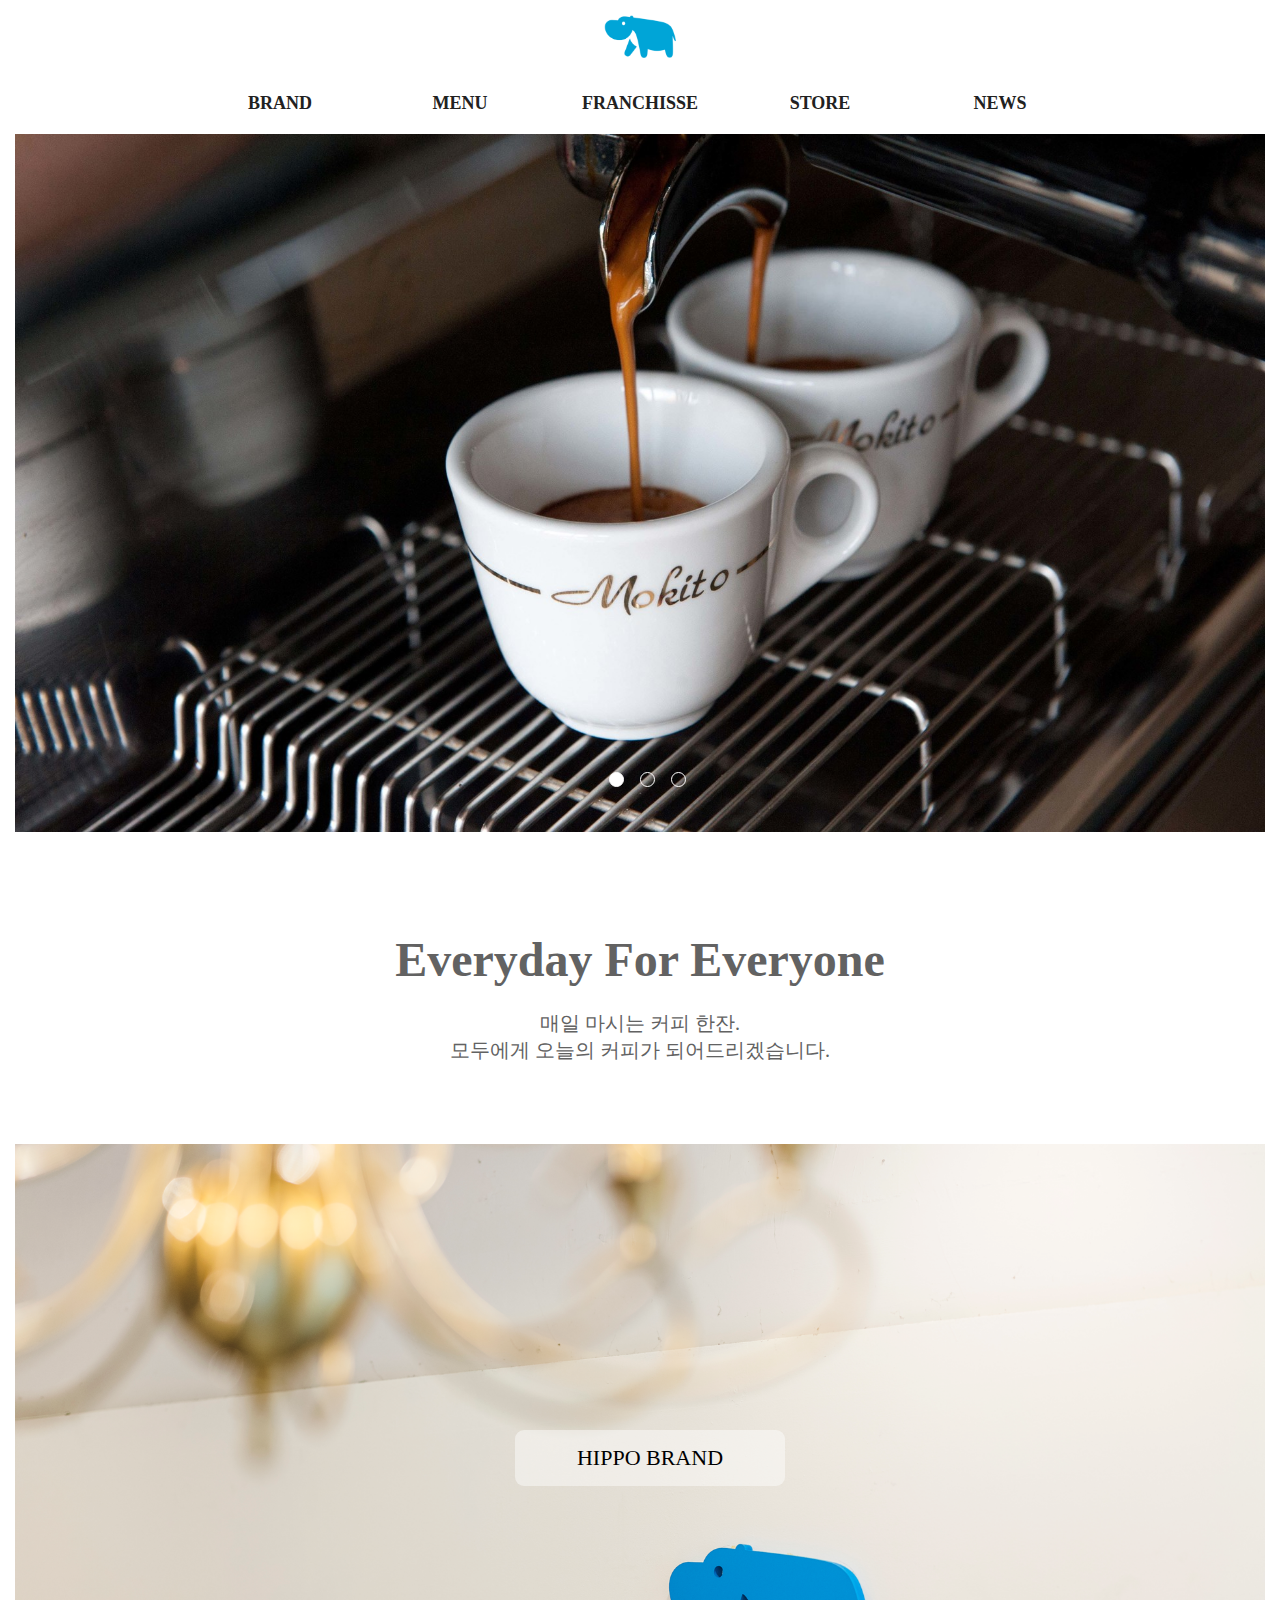
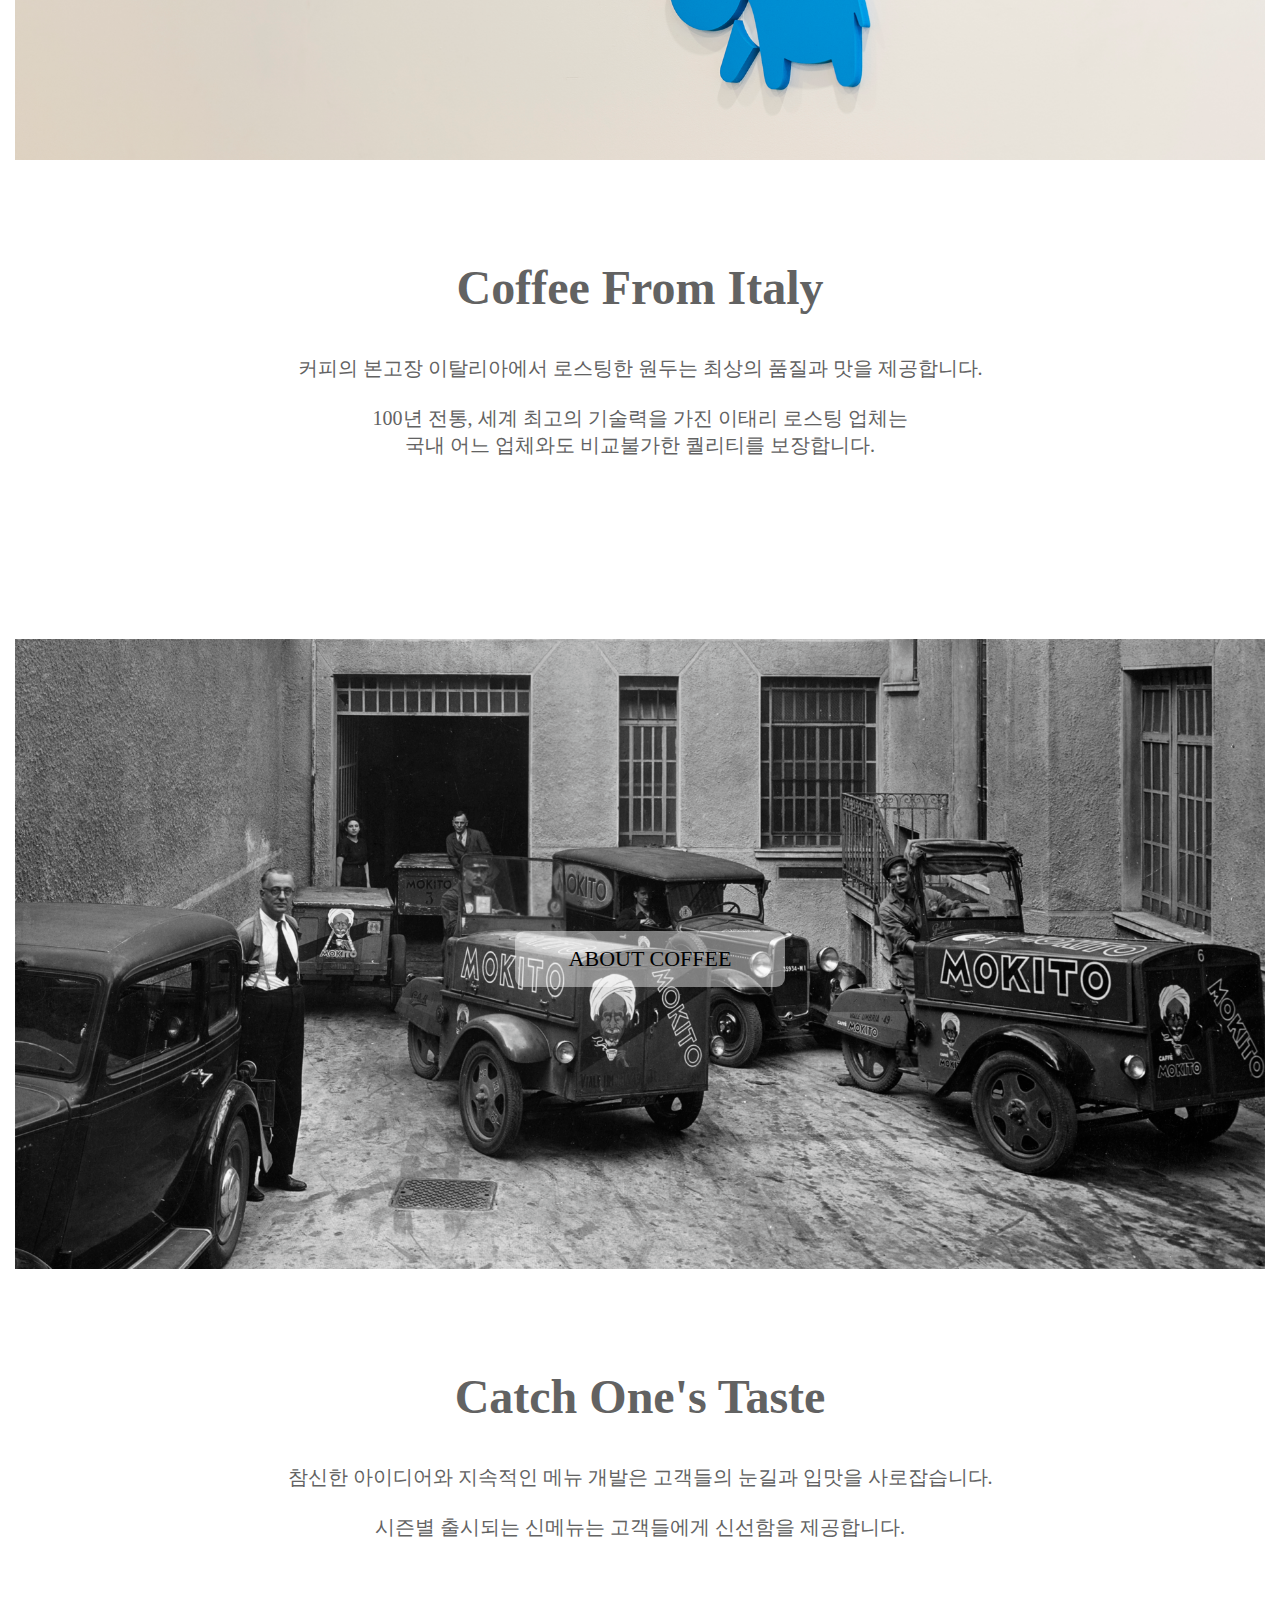
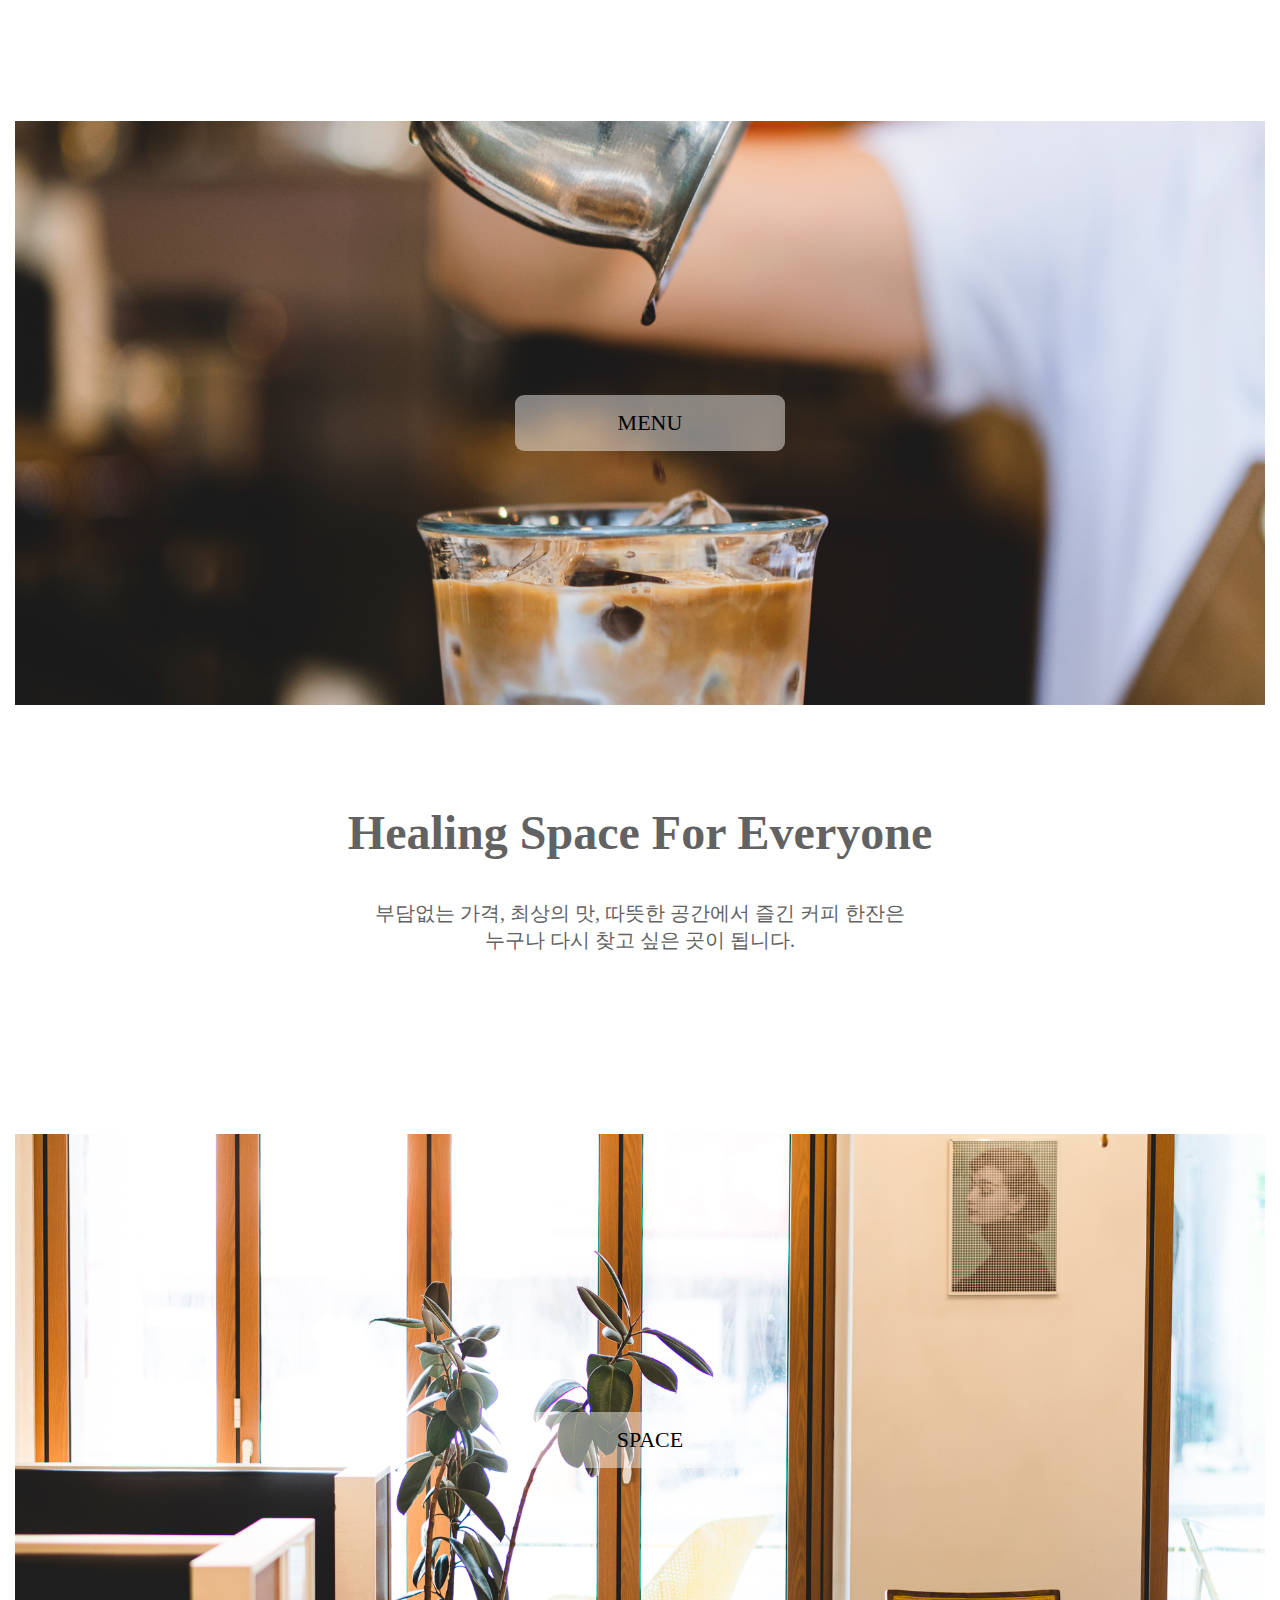
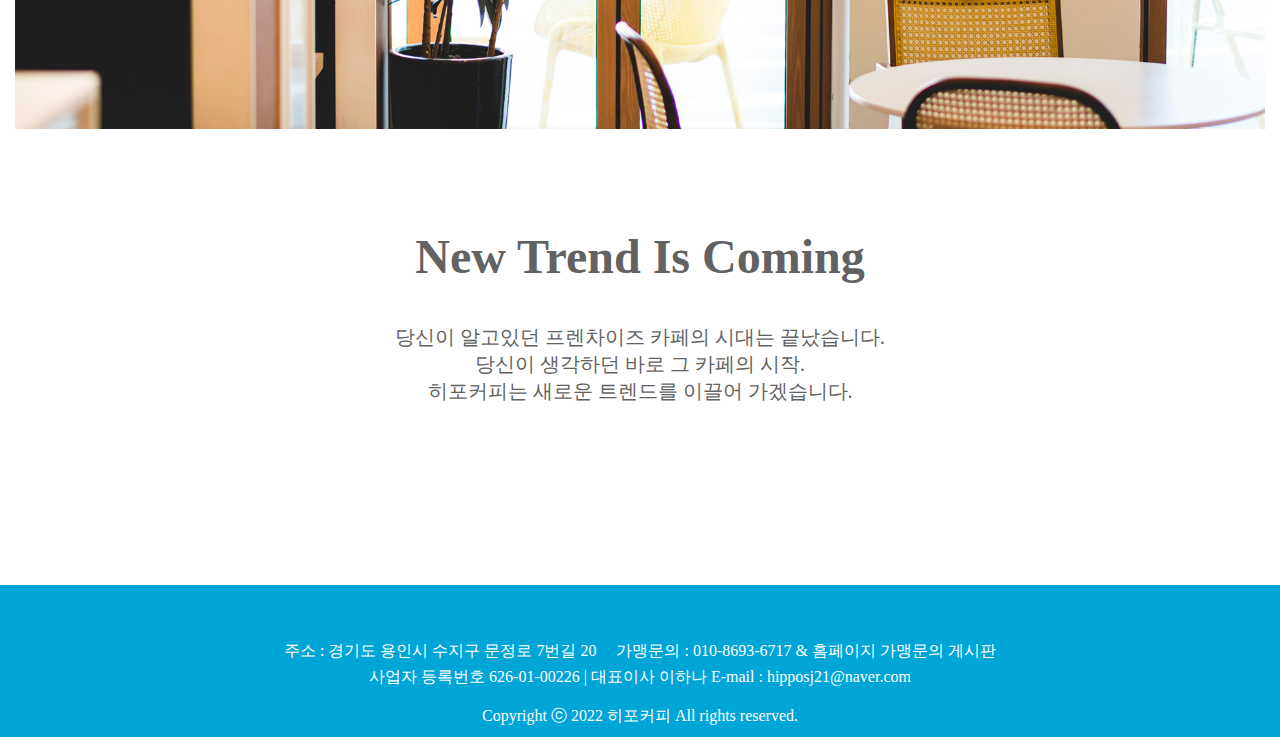
==== index.html @ d56f688e "upload" ====
<!DOCTYPE html>
<html lang="en">
<head>
    <meta charset="UTF-8">
    <meta http-equiv="X-UA-Compatible" content="IE=edge">
    <meta name="viewport" content="width=device-width, initial-scale=1.0">

    <meta property="og:url"                content="https://imu357.github.io/clone/" />
    <meta property="og:type"               content="website" />
    <meta property="og:title"              content="HIPPOCOFFEE" />
    <meta property="og:description"        content="INDEX" />
    <meta property="og:image"              content="./img/HOME/4bafadffea6f4.png" />

    <meta property="twitter:url"                content="https://imu357.github.io/clone/" />
    <meta property="twitter:card"               content="summary" />
    <meta property="twitter:site"               content="히포커피" />
    <meta property="twitter:title"              content="HIPPOCOFFEE" />
    <meta property="twitter:description"        content="INDEX" />
    <meta property="twitter:image"              content="./img/HOME/4bafadffea6f4.png" />

    <title>Document</title>

    <link rel="icon" type="image/png" href="./img/favicon-32x32.png" sizes="32x32" />
    <link rel="icon" type="image/png" href="./img/favicon-16x16.png" sizes="16x16" />
    <link href="./css/index.css" rel="stylesheet">
    <script defer src="./js/index.js"></script>
</head>
<body>

    <div class="hide">
        <a href="#" class="bi bi-x-lg">EXIT</a>
        <div class="search">
            <input type="text" name="search" placeholder="검색">
            <a href="#" class="bi bi-search">SEARCH</a>
        </div>
    </div>

    <div class="side">
        <a href="#" class="bi bi-x-lg">EXIT</a>
        <div class="subside">
            <div>
                <a href="#">로그인이 필요합니다.</a>
                <a href="#">로그인</a>
            </div>
            <ul>
                <li>
                    <p>
                        <a href="#">BRAND</a>
                        <a href="#" class="bi bi-chevron-down">unfold</a>
                    </p>
                    <div>
                        <a href="./sub1.html">ABOUT US</a>
                        <a href="./sub2.html">MOKITO</a>
                    </div>
                </li>
                <li>
                    <p>
                        <a href="#">MENU</a>
                        <a href="#" class="bi bi-chevron-down">unfold</a>
                    </p>
                    <div>
                        <a href="#">SIGNATURE</a>
                        <a href="#">SEASON</a>
                        <a href="#">COFFEE</a>
                        <a href="#">BEVERAGE</a>
                        <a href="#">DESSERT</a>
                    </div>
                </li>
                <li>
                    <p>
                        <a href="#">FRANCHISSE</a>
                        <a href="#" class="bi bi-chevron-down">unfold</a>
                    </p>
                    <div>
                        <a href="#">가맹절차</a>
                        <a href="#">가맹설계비용</a>
                        <a href="#">인테리어</a>
                        <a href="#">가맹문의</a>
                    </div>
                </li>
                <li>
                    <p>
                        <a href="#">STORE</a>
                        <a href="#" class="bi bi-chevron-down">unfold</a>
                    </p>
                    <div>
                        <a href="#">매장찾기</a>
                    </div>
                </li>
                <li>
                    <p>
                        <a href="#">NEWS</a>
                        <a href="#" class="bi bi-chevron-down">unfold</a>
                    </p>
                    <div>
                        <a href="#">NEWS</a>
                        <a href="#">고객의소리</a>
                        <a href="#">공지사항</a>
                    </div>
                </li>
            </ul>
        </div>
    </div>

    <div class="logimg">
        <article class="login">
            <h2>로그인</h2>
            <a href="#" class="bi bi-x-lg">EXIT</a>
            <form>
                <div class="write">
                    <input type="text" name="email" placeholder="이메일">
                    <input type="text" name="pw" placeholder="비밀번호">
                </div>
                <p>
                    <input type="checkbox" id="checkbox" checked>
                    <label for="checkbox">로그인상태유지</label>
                </p>
                <button class="btn">로그인</button>
                <p>
                    <a href="#">회원가입</a>
                    <a href="#">아이디·비밀번호 찾기</a>
                </p>
            </form>
        </article>
    </div>

    <div class="agreeimg">
        <article class="agree">
            <h2>약관동의</h2>
            <a href="#" class="bi bi-x-lg">EXIT</a>
            <div class="detail">
                <p>
                    <input type="checkbox" id="check1" name="all">
                    <label for="check1">이용약관, 개인정보 수집 및 이용에 모두 동
     의합니다.</label>
                </p>
                <p>
                    <input type="checkbox" id="check2" name="first">
                    <label for="check2">이용약관 동의 <em>(필수)</em></label>
                    <div>
                        제1조 목적

본 이용약관은 “사이트명”(이하 "사이트")의 서비스의 이용조건과 운영에 관한 제반 사항 규정을 목적으로 합니다.
                    </div>
                </p>
                <p>
                    <input type="checkbox" id="check3" name="second">
                    <label for="check3">개인정보 수집 및 이용 동의 <em>(필수)</em></label>
                    <div>
                        1. 개인정보 수집목적 및 이용목적

(1) 홈페이지 회원 가입 및 관리
회원 가입 의사 확인, 회원제 서비스 제공에 따른 본인 식별․인증, 회원자격 유지․관리, 
                    </div>
                </p>
            </div>
            <div class="choose">
                <a href="#">취소</a>
                <a href="#">가입하기</a>
            </div>
        </article>
    </div>

    <div class="joinimg">
        <article class="join">
            <h2>회원가입</h2>
            <a href="#" class="bi bi-x-lg">EXIT</a>
            <div>
                <p><img src="./img/HOME/default_profile.png"></img></p>
                <span class="material-icons-outlined">photo_camera</span>
            </div>
            <form>
                <input type="text" placeholder="이메일">
                <input type="text" placeholder="비밀번호">
                <input type="text" placeholder="비밀번호 확인">
                <p>이름<span class="bi bi-dot">dot</span></p>
                <input type="text" placeholder="이름을(를) 입력하세요">
            </form>
            <button>가입하기</button>
        </article>
    </div>

    <div class="findimg">
        <article class="idfind">
            <h2 class="active">아이디 찾기</h2>
            <h2>비밀번호 찾기</h2>
            <a href="#" class="bi bi-x-lg">EXIT</a>
            
            <div class="findtwo">
                <div class="selecttwo">
                    <div class="active">
                        <button>아이디 찾기</button>
                        <button>비밀번호 찾기</button>
                    </div>
                    <div>
                        <button>아이디 찾기</button>
                        <button>비밀번호 찾기</button>
                    </div>
                </div>

                <div class="con">
                    <div class="active">
                        <input type="text" placeholder="이메일 또는 아이디">
                        <button>아이디 찾기</button>
                    </div>
                    <div>
                        <input type="text" placeholder="가입한 아이디">
                        <button>비밀번호 찾기</button>
                    </div>
                </div>
            </div>
        </article>

    </div>



    <header>
        <div class="top">
            <a href="#" class="menu">
                <span></span>
                <span></span>
                <span></span>
            </a>
            <a href="./index.html"><img src="./img/HOME/4bafadffea6f4.png" alt="HOME"></a>
            <a href="#" class="bi bi-search">SEARCH</a>
        </div>
        
        <div class="top1">
            <ul class="topSub1">
                <li><a href="./sub1.html">BRAND</a></li>
                <li><a href="#">MENU</a></li>
                <li><a href="#">FRANCHISSE</a></li>
                <li><a href="#">STORE</a></li>
                <li><a href="#">NEWS</a></li>
            </ul>
        </div>

        <div class="topSub2">
            <ul>
                <li>
                    <a href="./sub1.html">ABOUT US</a>
                    <a href="./sub2.html">MOKITO</a>
                </li>
                <li>
                    <a href="#">SIGNATURE</a>
                    <a href="#">SEASON</a>
                    <a href="#">COFFEE</a>
                    <a href="#">BEVERAGE</a>
                    <a href="#">DESSERT</a>
                </li>
                <li>
                    <a href="#">가맹절차</a>
                    <a href="#">가맹설계비용</a>
                    <a href="#">인테리어</a>
                    <a href="#">가맹문의</a>
                </li>
                <li>
                    <a href="#">매장찾기</a>
                </li>
                <li>
                    <a href="#">NEWS</a>
                    <a href="#">고객의소리</a>
                    <a href="#">공지사항</a>
                </li>
            </ul>
        </div>
        
    </header>
    

    <nav class="top2">
        <a href="./sub1.html">BRAND</a>
        <a href="#">MENU</a>
        <a href="#">FRANCHISSE</a>
        <a href="#">STORE</a>
        <a href="#">NEWS</a>
    </nav>
    
    
    <main>
        <div class="imgs">
            <div class="imgAuto">
                <figure><img src="./img/HOME/b0c630c11cfd1.jpg" alt=""></figure>
                <figure><img src="./img/HOME/7255ecada5650.png" alt=""></figure>
                <figure><img src="./img/HOME/2d76ac8cd7eb9.png" alt=""></figure>
            </div>
            <aside class="btn">
                <button class="active"></button>
                <button></button>
                <button></button>
            </aside>
        </div>

        <div>
            <b>Everyday For Everyone</b>
            <p>
                매일 마시는 커피 한잔.
                모두에게 오늘의 커피가 되어드리겠습니다.
            </p>
        </div>

        <ul>
            <li class="ex">
                <p>
                    <img src="./img/HOME/3d58ad93c874f.png" alt="그림01">
                    <span>HIPPO BRAND</span>
                </p>
                <b>Coffee From Italy</b>
                <div class="ex1">
                    <p>
                        커피의 본고장 이탈리아에서 로스팅한 원두는 <br>최상의 품질과 맛을 제공합니다.<br>
                        <br>
                        100년 전통, 세계 최고의 기술력을 가진 이태리 로스팅 업체는<br>
                        국내 어느 업체와도 비교불가한 퀄리티를 <br>보장합니다.
                    </p>
                </div>
            </li>
            <li class="ex">
                <p>
                    <img src="./img/HOME/9f339c7f269b8.png" alt="그림02">
                    <span>ABOUT COFFEE</span>
                </p>
                <b>Catch One's Taste</b>
                <div class="ex2">
                    <p>
                        참신한 아이디어와 지속적인 메뉴 개발은 고객들의 <br>눈길과 입맛을 사로잡습니다.<br>
                        <br>
                        시즌별 출시되는 신메뉴는 고객들에게 <br>신선함을 제공합니다.
                    </p>
                </div>
            </li>
            <li class="ex">
                <p>
                <img src="./img/HOME/82c42a6b78057.png" alt="그림03">
                <span>MENU</span>
                </p>
                <b>Healing Space For Everyone</b>
                <div class="ex3">
                    <p>
                        부담없는 가격, 최상의 맛, 따뜻한 공간에서 <br>즐긴 커피 한잔은<br>
                        누구나 다시 찾고 싶은 곳이 됩니다.
                    </p>
                </div>
            </li>
            <li class="ex">
                <p>
                    <img src="./img/HOME/906bc468252f4.png" alt="그림04">
                    <span>SPACE</span>
                </p>
                <b>New Trend Is Coming</b>
                <div class="ex4">
                    <p>
                        당신이 알고있던 프렌차이즈 카페의 시대는 끝났습니다.<br>
                        당신이 생각하던 바로 그 카페의 시작.<br>
                        히포커피는 새로운 트렌드를 이끌어 가겠습니다.
                    </p>
                </div>
            </li>
        </ul>
    </main>


    <footer>
        <p>주소 : 경기도 용인시 수지구 문정로 7번길 20     가맹문의 : 010-8693-6717 & 홈페이지 가맹문의 게시판</p>
        <p>
            사업자 등록번호 626-01-00226 |  대표이사 이하나   E-mail : hipposj21@naver.com
        </p><br>
        <p>
            Copyright ⓒ 2022 히포커피 All rights reserved.
        </p>
    </footer>


</body>
</html>
---- css/index.css ----
@import url('./common.css');
@import url("https://cdn.jsdelivr.net/npm/bootstrap-icons@1.9.1/font/bootstrap-icons.css");
@import url("https://fonts.googleapis.com/css?family=Material+Icons|Material+Icons+Outlined");

main{
    margin:0 auto;
    padding:0 15px;
}


header{
    position: fixed;
    width:100%;
    z-index:9999;
    background-color: #fff;
}


.top{
    margin: 0 auto;
    display: flex;
    justify-content: center;
    padding:15px 0;
    background-color: #fff;
}
.top .menu{display:none;}

.top > a:nth-of-type(2) > img{
    max-width:72px;
    width:100%;
}
.top > a:nth-of-type(3){display: none;}


.top1{
    width:100%;
    position:relative;
    z-index:999;
    background-color: #fff;
}
.top1 .topSub1{
    display:flex;
    justify-content: space-between;
    align-items: center;
    width:900px;
    margin:0 auto;
    padding:20px 0;
    text-align: center;

}
.top1 .topSub1 > li{
    font-size: 18px;
    font-weight: bold;
    width:100%;
    cursor: pointer;
}
.top1 .topSub1 > li > a{
    color:#212121;
    transition:0.5s;
}
.top1 .topSub1 > li > a:hover{color:#00a5d7;}


.topSub2{
    width:100%;
    position:absolute;
    left:0; bottom:0;
    transform:translateY(0%);
    background-color: rgba(0, 165, 215, 0.7);
    transition: 0.5s;
    z-index:-1;
}
.topSub2.active{transform:translateY(100%);}
.topSub2 > ul{
    display:flex;
    justify-content: space-between;
    width:900px;
    margin:0 auto;
    font-size:15px;
    color:rgba(255, 255, 255, 0.5);
    text-align: center;
}
.topSub2 > ul > li{width:100%;}
.topSub2 > ul > li > a{
    display:block;
    color:rgba(255, 255, 255, 0.5);
    padding:15px 0;
    transition:0.5s;
}
.topSub2 > ul > li > a:hover{color:#fff;}



.hide{display:none;}

.top2{display:none;}

.side{display:none;}

.logimg{display:none;}

.agreeimg{display:none;}

.joinimg{display:none;}

.findimg{display:none}



main > div{text-align: center;}

.imgs{
    max-width:1250px;
    position:relative;
    margin:0 auto 100px auto;
    overflow: hidden;
}
.imgs .imgAuto {
    display:flex;
}
.imgs .imgAuto > figure{
    width:100%;
    flex-shrink: 0;
    margin:0;
}
.imgs .imgAuto > figure > img{
    width:100%; height: 100%;
    object-fit: cover;
}
.imgs .btn{
    position:absolute;
    left:47%; bottom:5%;
}
.imgs .btn > button{
    width:15px; height:15px;
    border-radius: 50%;
    border:1px solid #fff;
    background-color: transparent;
    cursor: pointer;
    margin:0 6px;
    padding:0;
}
.imgs .btn > button.active{background-color: #fff;}




main > div:nth-of-type(2) > b{font-size: 48px;}
main > div:nth-of-type(2) > p{
    font-size: 20px;
    white-space:pre-line;
}

main > ul{
    margin-top:80px; 
    text-align: center;
}
main > ul .ex{margin-bottom: 180px;}
main > ul .ex > p{position: relative;}
main > ul .ex > p > span{
    width:270px;
    position:absolute;
    left:40%; top:40%;
    background-color: rgba(255, 255, 255, 0.45);
    padding:15px;
    font-size:22px;
    color:#000;
    border-radius: 9px;
    transition:.5s;
    cursor:default;
}
main > ul .ex > p > span:hover{background-color: #fff;}
main > ul .ex > p > img{
    max-width:1250px;
    width:100%;
    margin-bottom: 100px;
}

main > ul .ex > b{font-size: 48px;}
main > ul .ex > div{
    font-size: 20px;
    margin-top:40px;
}
main > ul .ex .ex1 > p > br:nth-of-type(1){display:none;}
main > ul .ex .ex1 > p > br:nth-of-type(5){display:none;}
main > ul .ex .ex2 > p > br:nth-of-type(1){display:none;}
main > ul .ex .ex2 > p > br:nth-of-type(4){display:none;}
main > ul .ex .ex3 > p > br:nth-of-type(1){display:none;}



footer{
    background-color: #00a5d7;
    text-align: center;
    padding:10px;
}
footer > p{
    color:white;
    font-size:16px;
}
footer > p:nth-child(1){
    line-height: 2;
    padding-top:40px;
    white-space:pre;
}



@media(max-width:991px){
    
    .hide{
        position:fixed;
        z-index:999999;
        padding:200px 15%;
        background-color: rgba(0,0,0,0.5);
        width:100%; height:100%;
        display: none;
    }
    .hide.active{display: block;}
    .hide > a{
        position:absolute;
        right:1%; top:1%;
        padding:15px;
        font-size:0;
    }
    .hide > a::before{
        content:'\F659';
        font-size:24px;
        color:#fff;
    }
    
    .search{
        border-bottom:1px solid #fff;
        display: flex;
        justify-content: space-between;
        align-items: center;
    }
    .search > input{
        width:100%;
        padding:8px 25px 8px 0;
        background-color: transparent;
        border-width:0 0 1px 0;
        font-size:18px;
        outline: none;    
    }
    .search > input::placeholder{color:#fff;}
    .search > a{
        font-size:0px;
        background-color: transparent;
        border:none;
        color:#fff;
    }
    .search > a::before{
        content:'\F52A';
        font-size:20px;
    }



    header{
        position: sticky;
        left:0; top:0;
        z-index:9999;
        padding:0 15px;
        text-align: center;
        background-color: #fff;
        border-bottom:1px solid #e7e7e7;
    }
    .top {
        display: flex;
        justify-content: space-between;
        align-items: center;
        padding:10px 0;
    }
    .top .menu{
        width:20px; height:15px;
        position:relative;
        background: none;
        border: none;
        display:block;
    }
    .top .menu > span{
        position: absolute;
        left:0;
        width:100%; height: 1px;
        background-color: #000;
    }
    .top .menu > span:nth-of-type(1){top:0;}
    .top .menu > span:nth-of-type(2){top:50%;}
    .top .menu > span:nth-of-type(3){top:100%;}
    .top > a:nth-of-type(2) > img{
        max-width:54px;
        width:100%;
    }
    .top > a:nth-of-type(3){
        font-size:0;
        display: inline;
    }
    .top > a:nth-of-type(3)::before{
        content:'\F52A';
        font-size:20px;
    }
    
    
    .top1{display:none;}

    .topSub2{display: none;}
    
    .top2{
        display:flex;
        justify-content: flex-start;
        background-color: #fff;
        padding: 10px 15px;
        border-bottom:1px solid #e7e7e7;
    }
    .top2 > a{
        color:#000;
        margin-right: 15px;
        font-size: 12px;
        font-weight: normal;
    }


    .side{
        display:none;
        position:fixed;
        z-index:99999;
        left:0; top:0;
        padding-right:70%;
        width:100%; height:100%;
        background-color: rgba(0,0,0,0.5);
        font-size: 14px;
    }
    .side.active{
        display: block;
    }
    .side > a{
        position:absolute;
        left:275px; top:20px;
        font-size: 0;
    }
    .side > a::before{
        content:'\F659';
        font-size:20px;
        color:#fff;
    }
    .subside{
        width:260px; height: 100%;
        background-color: #fff;
    }
    .subside.active{
        animation-duration: 0.5s;
        animation-delay: 1s;
    }
    @keyframes subside_active{
        0%{transform: translateX(-100%);}
        100%{transform: translateX(0%);}
    }
    
    
    .subside > div{
        background-color: #000;
        padding:20px;
        display: flex;
        justify-content: space-between;

    }
    .subside > div > a{color:#fff;}
    .subside > div > a:nth-of-type(2){font-size: 12px;}
    .subside > ul > li{
        border-bottom:1px solid #e7e7e7;
        cursor:pointer;
    }
    .subside > ul > li > div{font-size: 13px;}
    .subside > ul > li > p{
        width:100%; height:40px;
        padding:12px 15px;
        display: flex;
        justify-content: space-between;
        align-items: center;
    }
    .subside > ul > li > p > a:nth-of-type(2){
        font-size:0;
    }
    .subside > ul > li > p > a:nth-of-type(2)::before{
        content:'\F282';
        font-size:15px;
        transform: rotateX(0deg);
    }
    .subside > ul > li > p > a:nth-of-type(2).active::before{
        transform: rotateX(-180deg);
    }
    .subside > ul > li > div{
        display: none;
        flex-direction: column;
        margin-bottom:15px;
        transition:0.5s;
    }
    .subside > ul > li > div.active{display: inline-block;}
    .subside > ul > li > div.active > a{
        display:block;
        padding:5px 50px 5px 30px;
    }


    .logimg{
        display:none;
        position:fixed;
        z-index:999999;
        width:100%; height:100%;
        padding:50px 30% 50% 30%;
        background-color: rgba(0,0,0,0.5);
    }
    .logimg.active{display:block;}
    .logimg .login{
        width:370px; height:330px;
        background-color: #fff;
        padding:25px;
        position: relative;
    }
    .logimg .login > h2{
        font-size:24px;
        text-align: center;
        
    }
    .logimg .login > a{
        position:absolute;
        right:15px; top:15px;
        font-size: 0;
    }
    .logimg .login > a:before{
        content:'\F659';
        font-size:16px;
    }
    .logimg .login > form{
        margin-top:25px;
        font-size:13px;
    }
    .logimg .login > form .write > input{
        width:100%;
        padding:12px 16px;
        outline:none;
        border:1px solid #E0E0E0;
    }
    .logimg .login > form .write > input:nth-of-type(1){border-bottom:none;}
    .logimg .login > form > p:nth-of-type(1) > input{margin:10px 0;}
    .logimg .login > form > p:nth-of-type(1) > label{cursor: pointer;}
    .logimg .login > form .btn{
        width:100%;
        border:none;
        background-color: rgb(136, 87, 27);
        color:#fff;
        padding:8px;
        cursor:pointer;
    }
    .logimg .login > form > p:nth-of-type(2){
        display: flex;
        justify-content: space-between;
        margin-top:10px;
    }


    .agreeimg{
        display:none;
        position:fixed;
        z-index:999999;
        width:100%; height:100%;
        padding:30px 25% 20% 25%;
        background-color: rgba(0,0,0,0.5);
    }
    .agreeimg.active{display: block;}
    .agreeimg .agree{
        width:370px; height:560px;
        background-color: #fff;
        padding:25px;
        position: relative;
    }
    .agreeimg .agree > h2{
        font-size:24px;
        text-align: center;
    }
    .agreeimg .agree > a{
        position:absolute;
        right:15px; top:15px;
        font-size: 0;
    }
    .agreeimg .agree > a:before{
        content:'\F659';
        font-size:16px;
    }
    .agreeimg .agree .detail{
        margin-top:25px;
        font-size:13px;
    }
    .agreeimg .agree .detail p{margin-bottom:15px;}
    .agreeimg .agree .detail p:nth-of-type(1) label{white-space: pre;}
    .agreeimg .agree .detail label{cursor: pointer;}
    .agreeimg .agree .detail em{
        font-style: normal;
        color:#f00;
    }
    .agreeimg .agree .detail div{
        width:100%; height:90px;
        border:1px solid #000;
        overflow-y:scroll;
        white-space: pre-line;
    }
    .agreeimg .agree .choose{
        display: flex;
        justify-content: space-between;
        margin-top:20px;
    }
    .agreeimg .agree .choose > a{
        width:49.5%;
        border:1px solid #e7e7e7;
        padding:10px;
        text-align: center;
    }
    .agreeimg .agree .choose > a:nth-of-type(2){
        background-color: rgb(136, 87, 27);
        color:#fff;
        transition:0.5s;
    }
    .agreeimg .agree .choose > a:nth-of-type(2):hover{color:#000;}



    .joinimg{
        display:none;
        position:fixed;
        z-index:999999;
        width:100%; height:100%;
        padding:20px 25% 30% 25%;
        background-color: rgba(0,0,0,0.5);
    }
    .joinimg.active{display:block;}
    .joinimg .join{
        width:370px; height:480px;
        background-color: #fff;
        padding:25px;
        position: relative;
    }
    .joinimg .join > h2{
        font-size:24px;
        text-align: center;
    }
    .joinimg .join > a{
        position:absolute;
        right:15px; top:15px;
        font-size: 0;
    }
    .joinimg .join > a:before{
        content:'\F659';
        font-size:16px;
    }
    .joinimg .join > div{
        position:relative;
    }
    .joinimg .join > div > p{
        text-align: center;
        margin:20px 0;
    }
    .joinimg .join > div > p > img{
        width:20%;
        border-radius: 100%;
        cursor: pointer;
    }
    .joinimg .join > div > span{
        position:absolute;
        right:35%; bottom:5%;
        font-size:0;
        cursor: pointer;
    }
    .joinimg .join > div > span:before{
        content:'\e412';
        font-size:20px;
        background-color: #999;
        color:#fff;
        padding:7px;
        border-radius: 50%;
    }
    .joinimg .join > form > input{
        width:100%;
        padding:10px;
        outline:none;
        border:1px solid #E0E0E0;
    }
    .joinimg .join > form > input:nth-of-type(2){border-top:none;}
    .joinimg .join > form > input:nth-of-type(3){border-top:none;}
    .joinimg .join > form > p{margin-top:20px;}
    .joinimg .join > form > p > span{
        font-size: 0;
        color:#1A6Dff;
    }
    .joinimg .join > form > p > span::before{
        content: '\F309';
        font-size: 18px;
    }
    .joinimg .join > button{
        width:100%;
        background-color: #363636;
        color:#fff;
        margin-top:20px;
        text-align: center;
        padding:10px;
        cursor: pointer;
    }
    


    .findimg{
        display:none;
        position:fixed;
        z-index:999999;
        width:100%; height:100%;
        padding:20px 25% 70% 25%;
        background-color: rgba(0,0,0,0.5);
    }
    .findimg.active{display:block;}
    .findimg .idfind{
        width:340px; height:250px;
        background-color: #fff;
        position: relative;
    }
    .findimg .idfind > h2{
        display:none;
        font-size:16px;
        text-align: center;
        padding:15px;
        border-bottom: 1px solid #e5e7eb;
    }
    .findimg .idfind > h2.active{display:block;}
    .findimg .idfind > a{
        position:absolute;
        right:15px; top:15px;
        font-size: 0;
    }
    .findimg .idfind > a:before{
        content:'\F659';
        font-size:16px;
    }
    .findimg .idfind .findtwo{
        padding:25px;
    }
    .findimg .idfind .findtwo .selecttwo > div{display:none;}
    .findimg .idfind .findtwo .selecttwo > div.active{display:block;}
    .findimg .idfind .findtwo .selecttwo > div > button{
        width:50%;
        margin:0; padding:7px;
        font-size:14px;
        vertical-align: top;
        cursor: pointer;
    }
    .findimg .idfind .findtwo .selecttwo > div:nth-of-type(1) > button:nth-of-type(1){
        border-width:1px 0 0 1px;
        border-color:#000;
        margin-right:-3px;
        background-color: #fff;
    }
    .findimg .idfind .findtwo .selecttwo > div:nth-of-type(1) > button:nth-of-type(2){
        border-width:1px 1px 1px 1px;
        border-color:#ddd #ddd #000 #000;
        background-color: #F3F3F3;
        margin-left:-3px;
    }
    .findimg .idfind .findtwo .selecttwo > div:nth-of-type(2) > button:nth-of-type(1){
        border-width:1px 0 1px 1px;
        border-color:#ddd #ddd #000 #ddd;
        margin-right:-3px;
        background-color: #F3F3F3;
    }
    .findimg .idfind .findtwo .selecttwo > div:nth-of-type(2) > button:nth-of-type(2){
        border-width:1px 1px 0 1px;
        border-color:#000;
        background-color: #fff;
        margin-left:-3px;
    }

    .findimg .idfind .findtwo .con > div{display:none;}
    .findimg .idfind .findtwo .con > div.active{display:block;}
    
    .findimg .idfind .findtwo .con > div > input{
        width:100%; height:40px;
        padding:10px;
        margin:20px 0 10px 0;
        outline:none;
        border:1px solid #E0E0E0;
    }
    .findimg .idfind .findtwo .con > div > button{
        width:100%; height:40px;
        background-color: rgb(136, 87, 27);
        color:#fff;
        border:none;
        cursor: pointer;
    }




    main{padding:15px;}

    .imgs{
        max-width:1250px;
        position:relative;
        margin:0 auto 100px auto;
        overflow: hidden;
    }
    .imgs .imgAuto {
        display:flex;

    }
    .imgs .imgAuto > figure{
        width:100%;
        flex-shrink: 0;
        margin:0;
    }
    .imgs .imgAuto > figure > img{
        width:100%; height: 100%;
        object-fit: cover;
    }
    .imgs .btn{
        position:absolute;
        left:45%; bottom:3%;
    }
    main .imgs .btn > button{
        width:10px; height:10px;
        border-radius: 50%;
        border:1px solid #fff;
        background-color: transparent;
        cursor: pointer;
        margin:0 3px;
        padding:0;
    }
    main .imgs .btn > button.active{background-color: #fff;}
    main > div:nth-of-type(2) > b{font-size: 26px;}
    main > div:nth-of-type(2) > p{
        font-size: 14px;
        white-space:pre-line;
        margin-top:30px;
    }
    
    
    main > ul .ex{margin-bottom: 20px;}
    main > ul .ex > p{position: relative;}
    main > ul .ex > p > span{
        width:140px;
        position:absolute;
        left:40%; top:50%;
        background-color: rgba(255, 255, 255, 0.45);
        padding:10px 20px 10px 20px;
        font-size:12px;
        color:#000;
        letter-spacing: 1px;
        border-radius: 9px;
        transition:0.5s;
        pointer-events: none;
    }
    main > ul .ex > p > img{
        max-width:1250px;
        width:100%;
        margin-bottom: 80px;
    }

    main > ul .ex > b{font-size: 26px;}
    main > ul .ex > div{
        font-size: 14px;
        margin-top:50px;
        line-height: 1.5;
    }
    main > ul .ex .ex1 > p > br:nth-of-type(1){display:inline;}
    main > ul .ex .ex1 > p > br:nth-of-type(4){display:none;}
    main > ul .ex .ex1 > p > br:nth-of-type(5){display:inline;}

    main > ul .ex .ex2 > p > br:nth-of-type(1){display:inline;}
    main > ul .ex .ex2 > p > br:nth-of-type(4){display:inline;}

    main > ul .ex .ex3 > p > br:nth-of-type(1){display:inline;}
    main > ul .ex .ex3 > p > br:nth-of-type(2){display:none;}
    
    main > ul .ex .ex4{margin-bottom:50px;}
    

    footer > p:nth-child(1){
        line-height: 2;
        padding-top:40px;
        white-space: pre-wrap;
    }
}
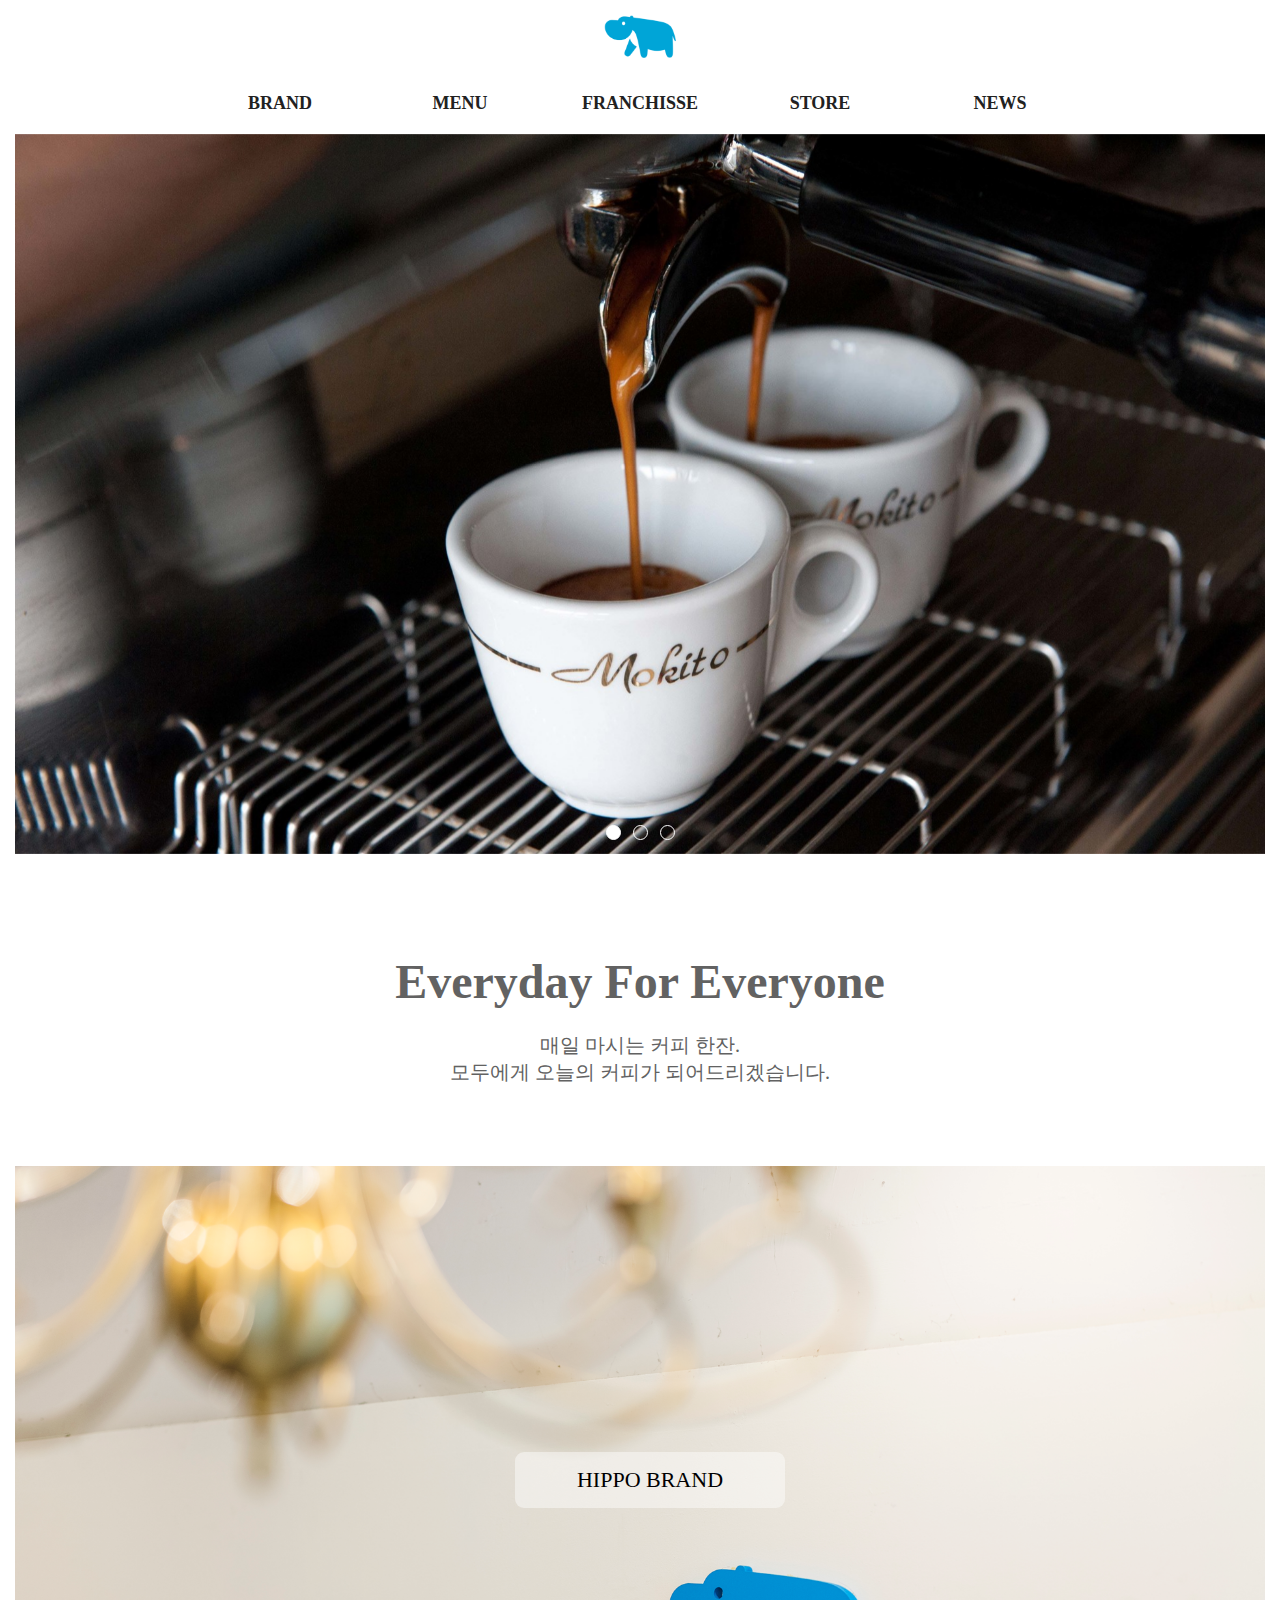
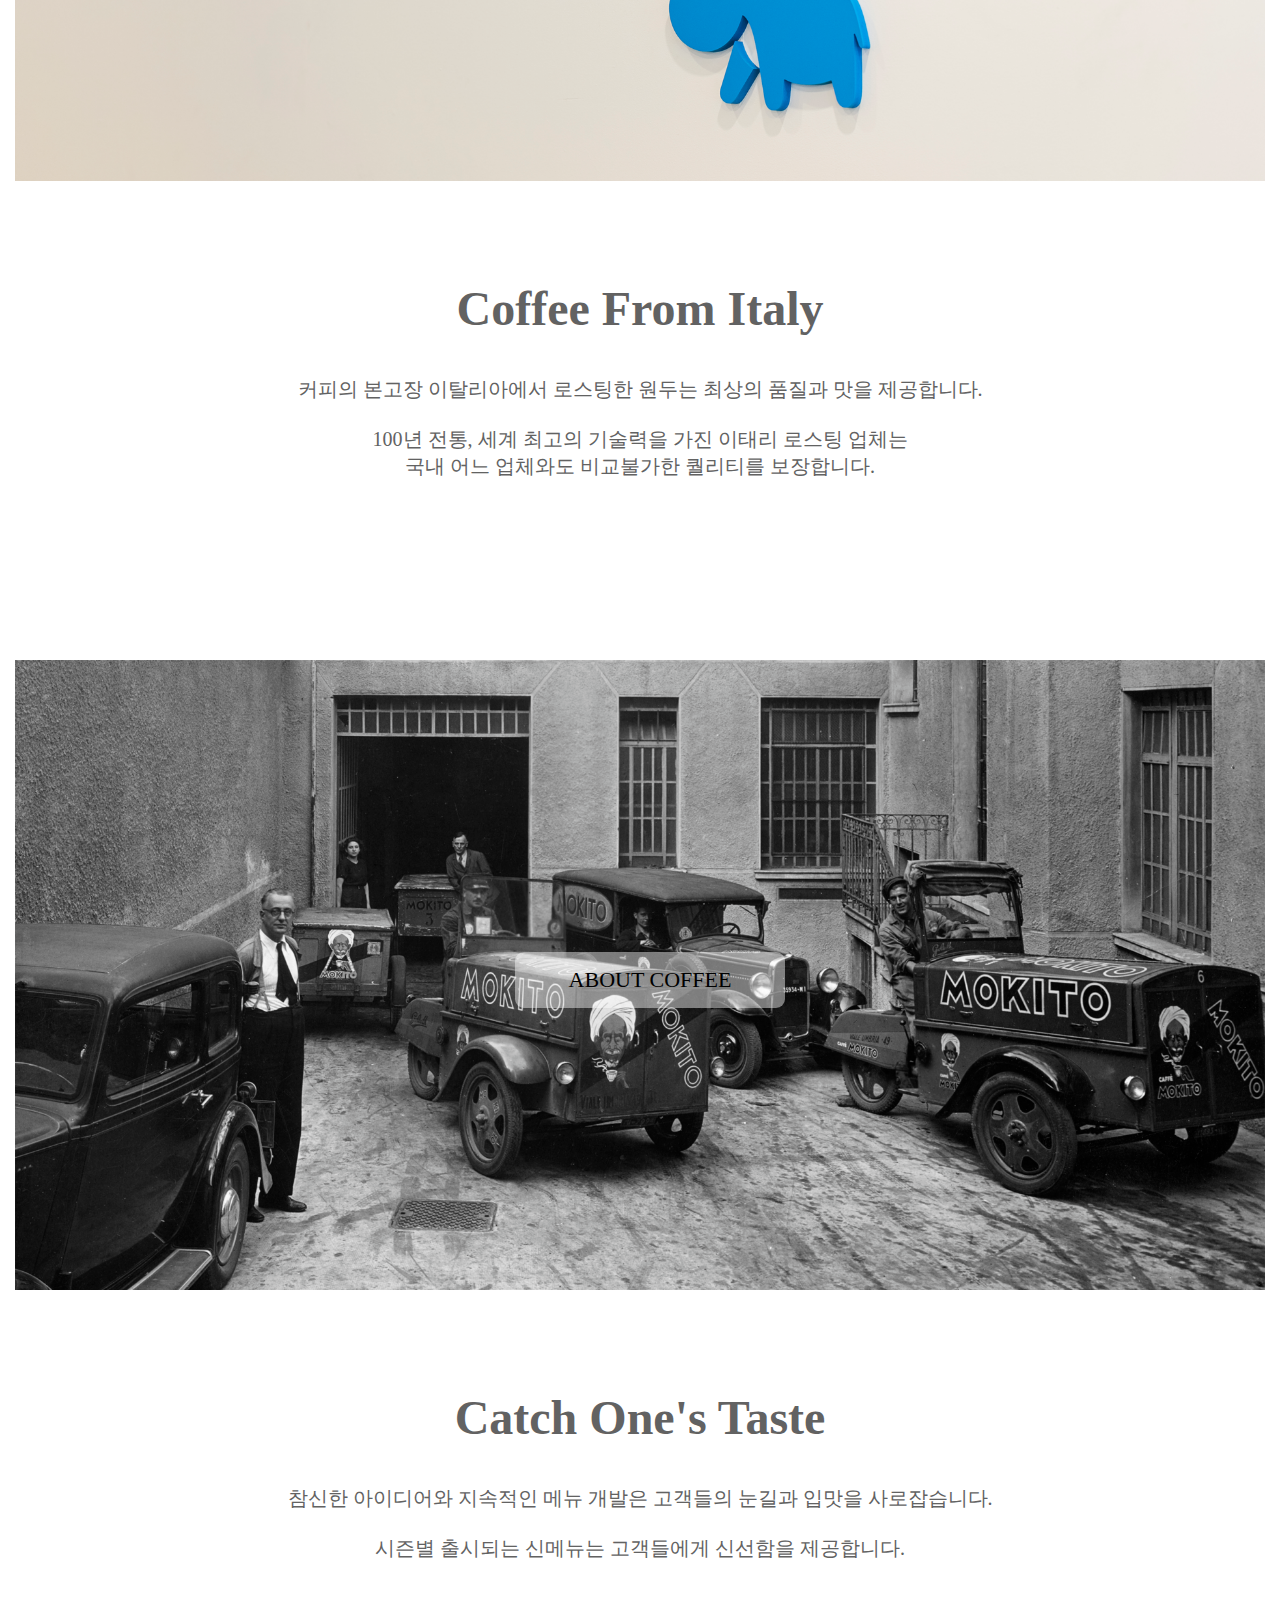
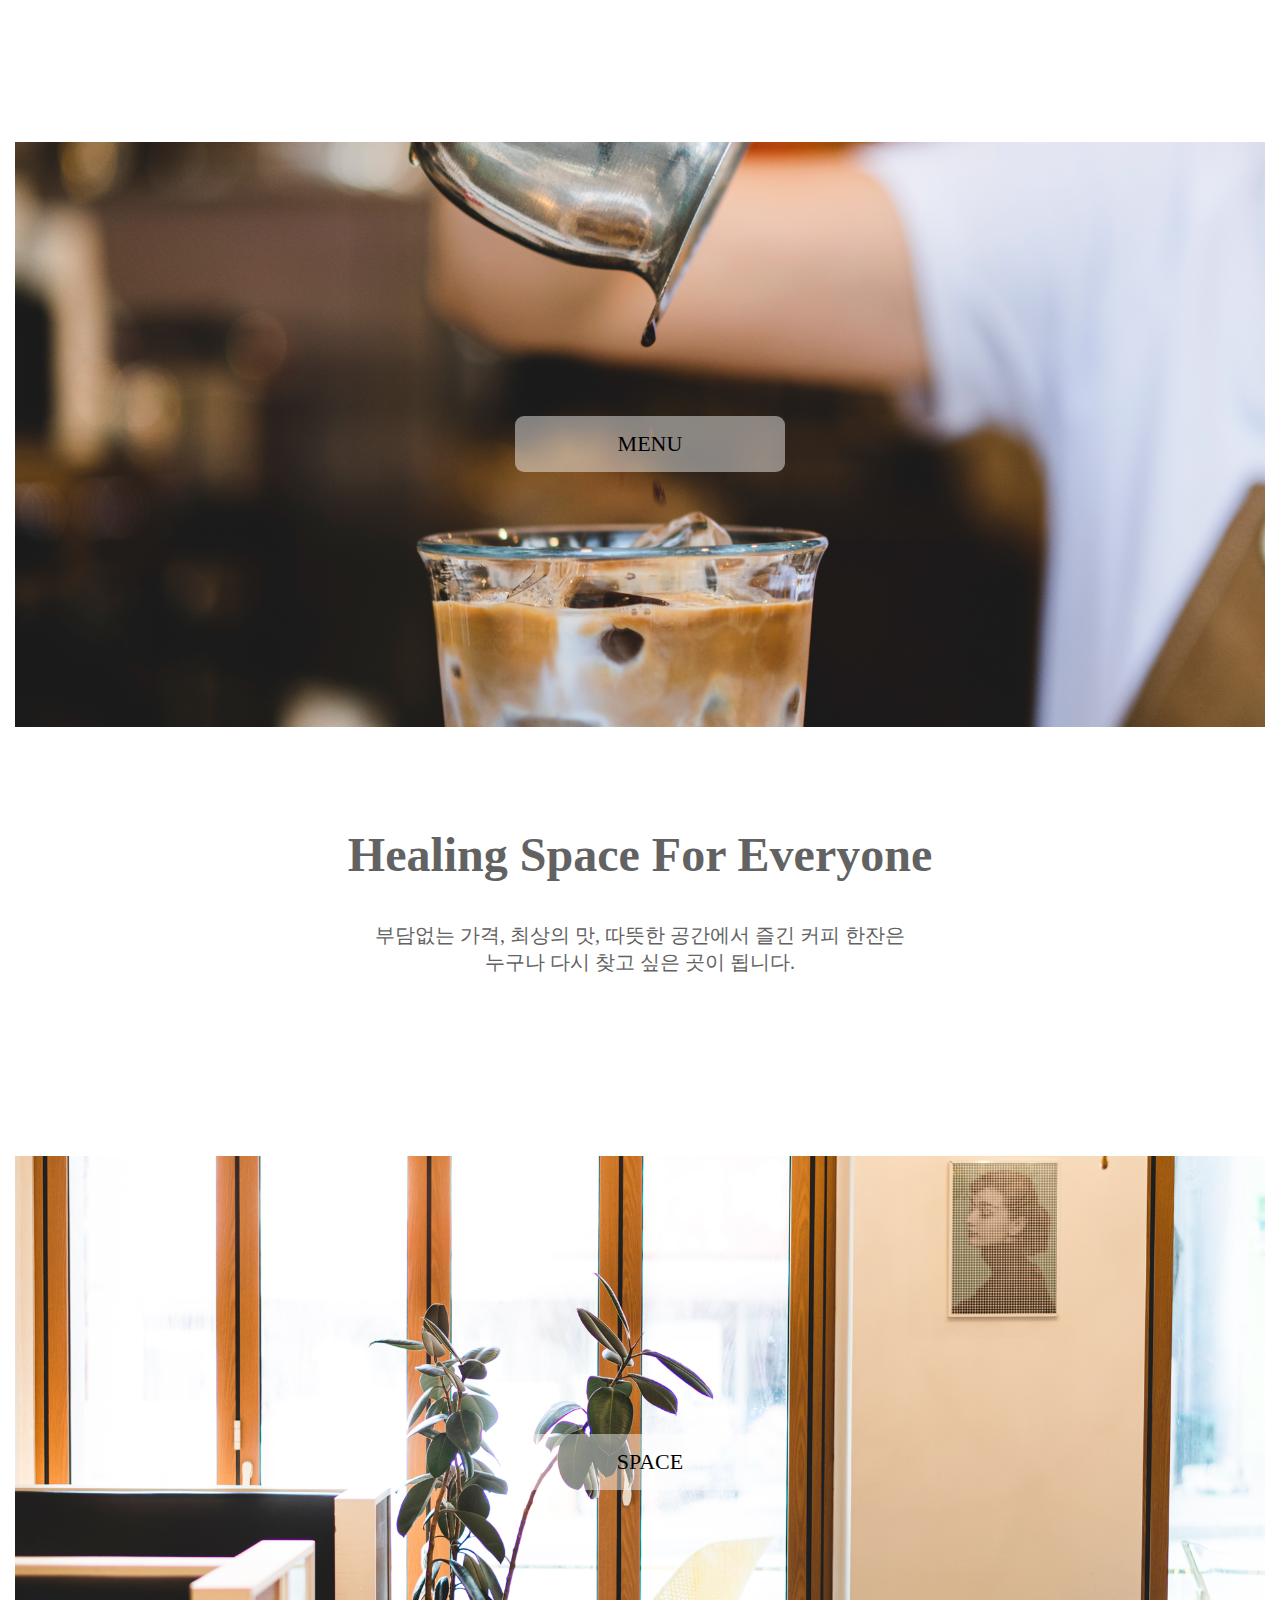
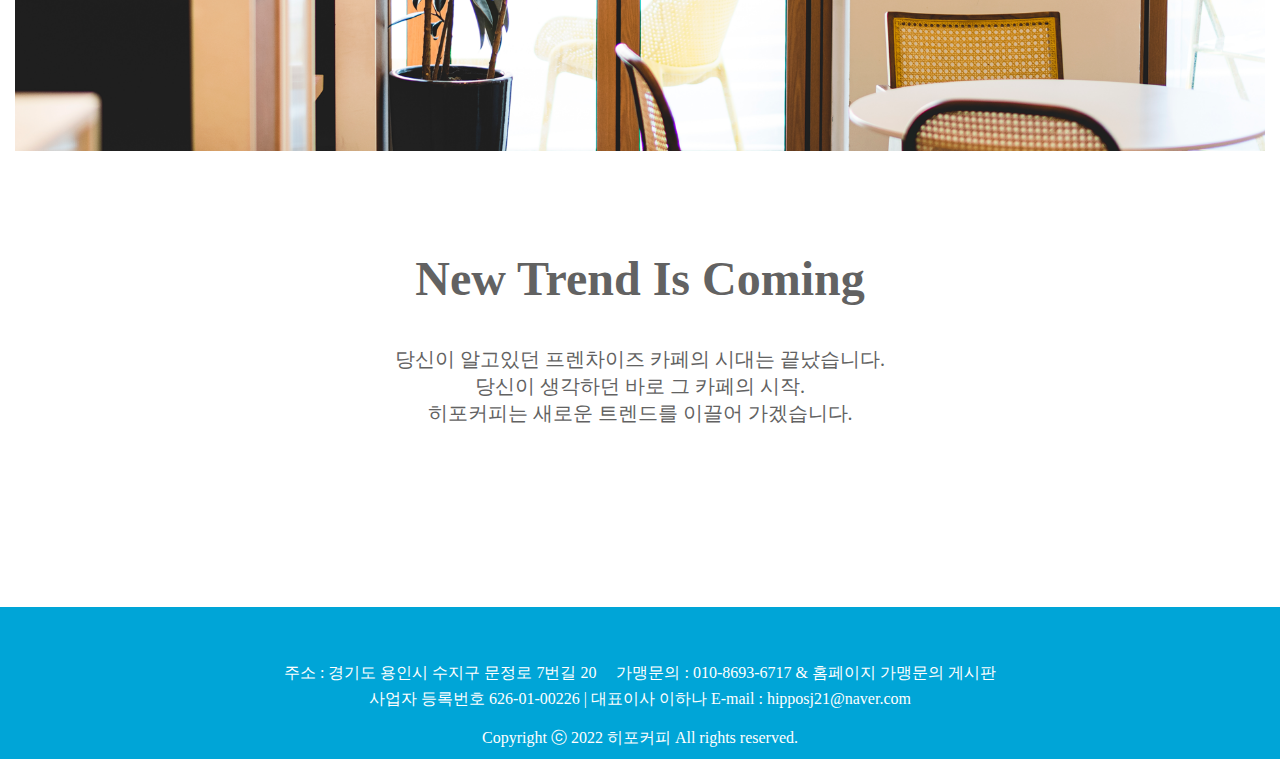
==== commit 1a8fdf24: "upload" ====
--- a/index.html
+++ b/index.html
@@ -23,9 +23,110 @@
     <link rel="icon" type="image/png" href="./img/favicon-32x32.png" sizes="32x32" />
     <link rel="icon" type="image/png" href="./img/favicon-16x16.png" sizes="16x16" />
     <link href="./css/index.css" rel="stylesheet">
+    <link
+        rel="stylesheet"
+        href="https://cdn.jsdelivr.net/npm/swiper/swiper-bundle.min.css"
+    />
     <script defer src="./js/index.js"></script>
 </head>
 <body>
+
+    <style>
+        html,
+        body {
+            /* position: relative; */
+            height: 100%;
+        }
+
+
+        .swiper{
+            max-width: 1250px;
+            height:80vh; 
+            margin:0px auto 100px auto;
+        }
+        .swiper-wrapper {
+            position: relative;
+            width: 100%;
+            height: 100%;
+            z-index: 1;
+            display: flex;
+            transition-property: transform;
+            box-sizing: content-box;
+        }
+
+
+        .swiper-slide{
+            display: flex;
+            justify-content: center;
+            align-items: center;
+            width:100%;
+        }
+
+        .swiper-slide img{
+            display: block;
+            width: 100%;
+            height: 100%;
+            object-fit: cover;
+        }
+
+
+        .swiper-pagination {
+            position: absolute;
+            text-align: center;
+            transition: .3s opacity;
+            transform: translate3d(0,0,0);
+            z-index: 10;
+        }
+
+        .swiper-horizontal>.swiper-pagination-bullets, 
+        .swiper-pagination-bullets.swiper-pagination-horizontal, 
+        .swiper-pagination-custom, .swiper-pagination-fraction {
+            bottom: 10px;
+            left: 0;
+            width: 100%;
+        }
+        
+        .swiper-horizontal>.swiper-pagination-bullets .swiper-pagination-bullet, 
+        .swiper-pagination-horizontal.swiper-pagination-bullets .swiper-pagination-bullet {
+            margin: 0 6px;
+        }
+
+        .swiper-pagination-bullet{
+            width: 15px;
+            height: 15px;
+            display: inline-block;
+            border:1px solid #fff;
+            border-radius: 50%;
+            background: transparent;
+            opacity: 1;
+        }
+        .swiper-pagination-bullet-active{
+            background: #fff;
+        }
+
+        @media(max-width:991px){
+            .swiper{
+                max-width: 1250px;
+                height:60vh;
+                margin:0px auto 80px auto;
+            }
+            .swiper-horizontal>.swiper-pagination-bullets .swiper-pagination-bullet, 
+            .swiper-pagination-horizontal.swiper-pagination-bullets .swiper-pagination-bullet {
+                margin: 0 5px;
+            }
+            .swiper-pagination-bullet{
+                width: 10px;
+                height: 10px;
+                display: inline-block;
+                border:1px solid #fff;
+                border-radius: 50%;
+                background: transparent;
+            }
+            .swiper-pagination-bullet-active{
+                background: #fff;
+            }
+        }
+    </style>
 
     <div class="hide">
         <a href="#" class="bi bi-x-lg">EXIT</a>
@@ -279,17 +380,13 @@
     
     
     <main>
-        <div class="imgs">
-            <div class="imgAuto">
-                <figure><img src="./img/HOME/b0c630c11cfd1.jpg" alt=""></figure>
-                <figure><img src="./img/HOME/7255ecada5650.png" alt=""></figure>
-                <figure><img src="./img/HOME/2d76ac8cd7eb9.png" alt=""></figure>
-            </div>
-            <aside class="btn">
-                <button class="active"></button>
-                <button></button>
-                <button></button>
-            </aside>
+        <div class="swiper mySwiper">
+            <div class="swiper-wrapper">
+                <div class="swiper-slide"><img src="./img/HOME/b0c630c11cfd1.jpg"></div>
+                <div class="swiper-slide"><img src="./img/HOME/7255ecada5650.png"></div>
+                <div class="swiper-slide"><img src="./img/HOME/2d76ac8cd7eb9.png"></div>
+            </div>
+            <div class="swiper-pagination"></div>
         </div>
 
         <div>
@@ -372,5 +469,23 @@
     </footer>
 
 
+    <script src="https://cdn.jsdelivr.net/npm/swiper/swiper-bundle.min.js"></script>
+
+    <script>
+        var swiper = new Swiper(".mySwiper", {
+            centeredSlides: true,
+            loop: true,
+            autoplay: {
+            delay: 4000,
+            disableOnInteraction: false,
+            },
+            pagination: {
+                el: ".swiper-pagination",
+                clickable: true,
+            },
+        });
+    </script>
+
+
 </body>
 </html>--- a/css/index.css
+++ b/css/index.css
@@ -9,7 +9,8 @@
 
 
 header{
-    position: fixed;
+    position: sticky;
+    top:0;
     width:100%;
     z-index:9999;
     background-color: #fff;
@@ -108,42 +109,6 @@
 
 
 main > div{text-align: center;}
-
-.imgs{
-    max-width:1250px;
-    position:relative;
-    margin:0 auto 100px auto;
-    overflow: hidden;
-}
-.imgs .imgAuto {
-    display:flex;
-}
-.imgs .imgAuto > figure{
-    width:100%;
-    flex-shrink: 0;
-    margin:0;
-}
-.imgs .imgAuto > figure > img{
-    width:100%; height: 100%;
-    object-fit: cover;
-}
-.imgs .btn{
-    position:absolute;
-    left:47%; bottom:5%;
-}
-.imgs .btn > button{
-    width:15px; height:15px;
-    border-radius: 50%;
-    border:1px solid #fff;
-    background-color: transparent;
-    cursor: pointer;
-    margin:0 6px;
-    padding:0;
-}
-.imgs .btn > button.active{background-color: #fff;}
-
-
-
 
 main > div:nth-of-type(2) > b{font-size: 48px;}
 main > div:nth-of-type(2) > p{
@@ -321,6 +286,7 @@
     }
 
 
+    
     .side{
         display:none;
         position:fixed;
@@ -347,14 +313,17 @@
     .subside{
         width:260px; height: 100%;
         background-color: #fff;
+        animation-duration: 1s;
+        animation-delay: 1s;
+        
     }
     .subside.active{
-        animation-duration: 0.5s;
-        animation-delay: 1s;
-    }
-    @keyframes subside_active{
-        0%{transform: translateX(-100%);}
-        100%{transform: translateX(0%);}
+        display:block;
+        
+    }
+    @keyframes subside{
+        0%{transform: translateX(-100%); opacity: 0;}
+        100%{transform: translateX(0%); opacity: 1;}
     }
     
     
@@ -396,7 +365,9 @@
         margin-bottom:15px;
         transition:0.5s;
     }
-    .subside > ul > li > div.active{display: inline-block;}
+    .subside > ul > li > div.active{
+        display: inline-block;
+    }
     .subside > ul > li > div.active > a{
         display:block;
         padding:5px 50px 5px 30px;
@@ -659,7 +630,7 @@
     }
     .findimg .idfind .findtwo .selecttwo > div:nth-of-type(1) > button:nth-of-type(2){
         border-width:1px 1px 1px 1px;
-        border-color:#ddd #ddd #000 #000;
+        border-color:#ddd #fff #000 #000;
         background-color: #F3F3F3;
         margin-left:-3px;
     }
@@ -699,39 +670,6 @@
 
     main{padding:15px;}
 
-    .imgs{
-        max-width:1250px;
-        position:relative;
-        margin:0 auto 100px auto;
-        overflow: hidden;
-    }
-    .imgs .imgAuto {
-        display:flex;
-
-    }
-    .imgs .imgAuto > figure{
-        width:100%;
-        flex-shrink: 0;
-        margin:0;
-    }
-    .imgs .imgAuto > figure > img{
-        width:100%; height: 100%;
-        object-fit: cover;
-    }
-    .imgs .btn{
-        position:absolute;
-        left:45%; bottom:3%;
-    }
-    main .imgs .btn > button{
-        width:10px; height:10px;
-        border-radius: 50%;
-        border:1px solid #fff;
-        background-color: transparent;
-        cursor: pointer;
-        margin:0 3px;
-        padding:0;
-    }
-    main .imgs .btn > button.active{background-color: #fff;}
     main > div:nth-of-type(2) > b{font-size: 26px;}
     main > div:nth-of-type(2) > p{
         font-size: 14px;
